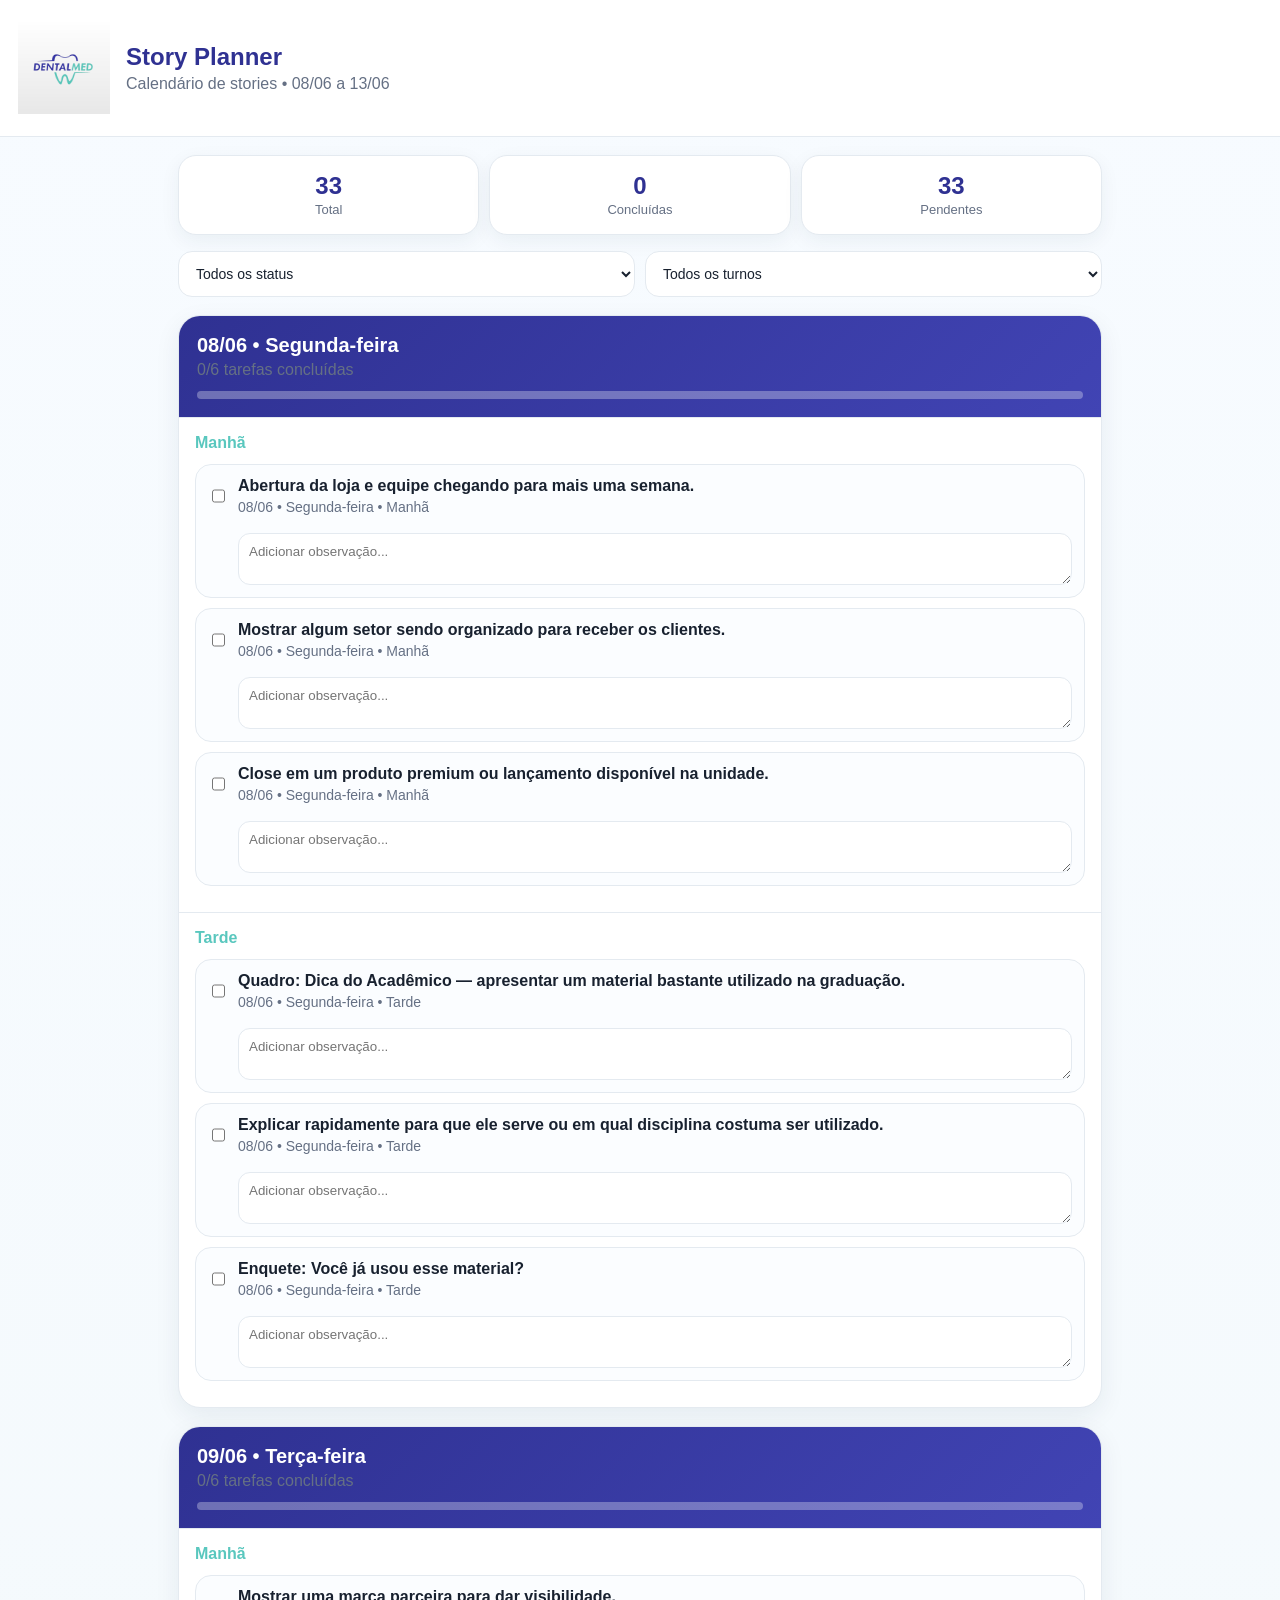
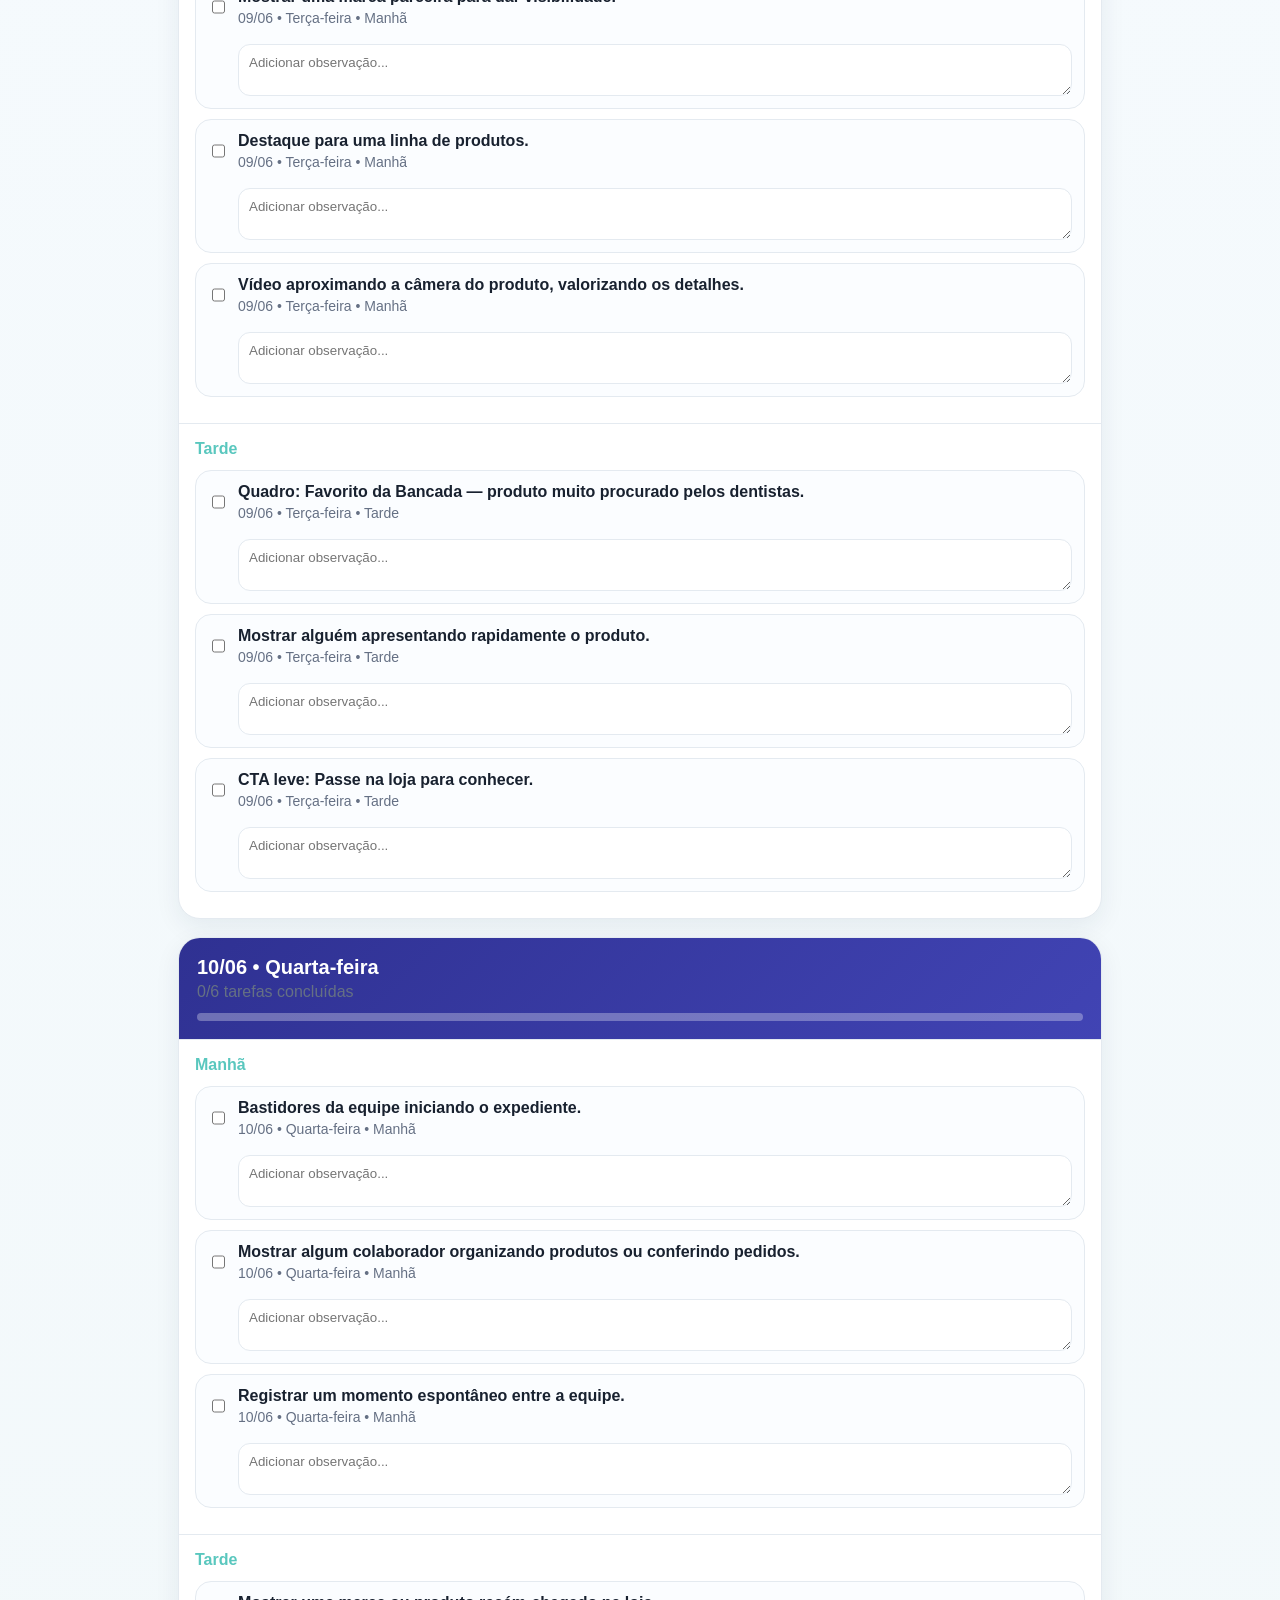
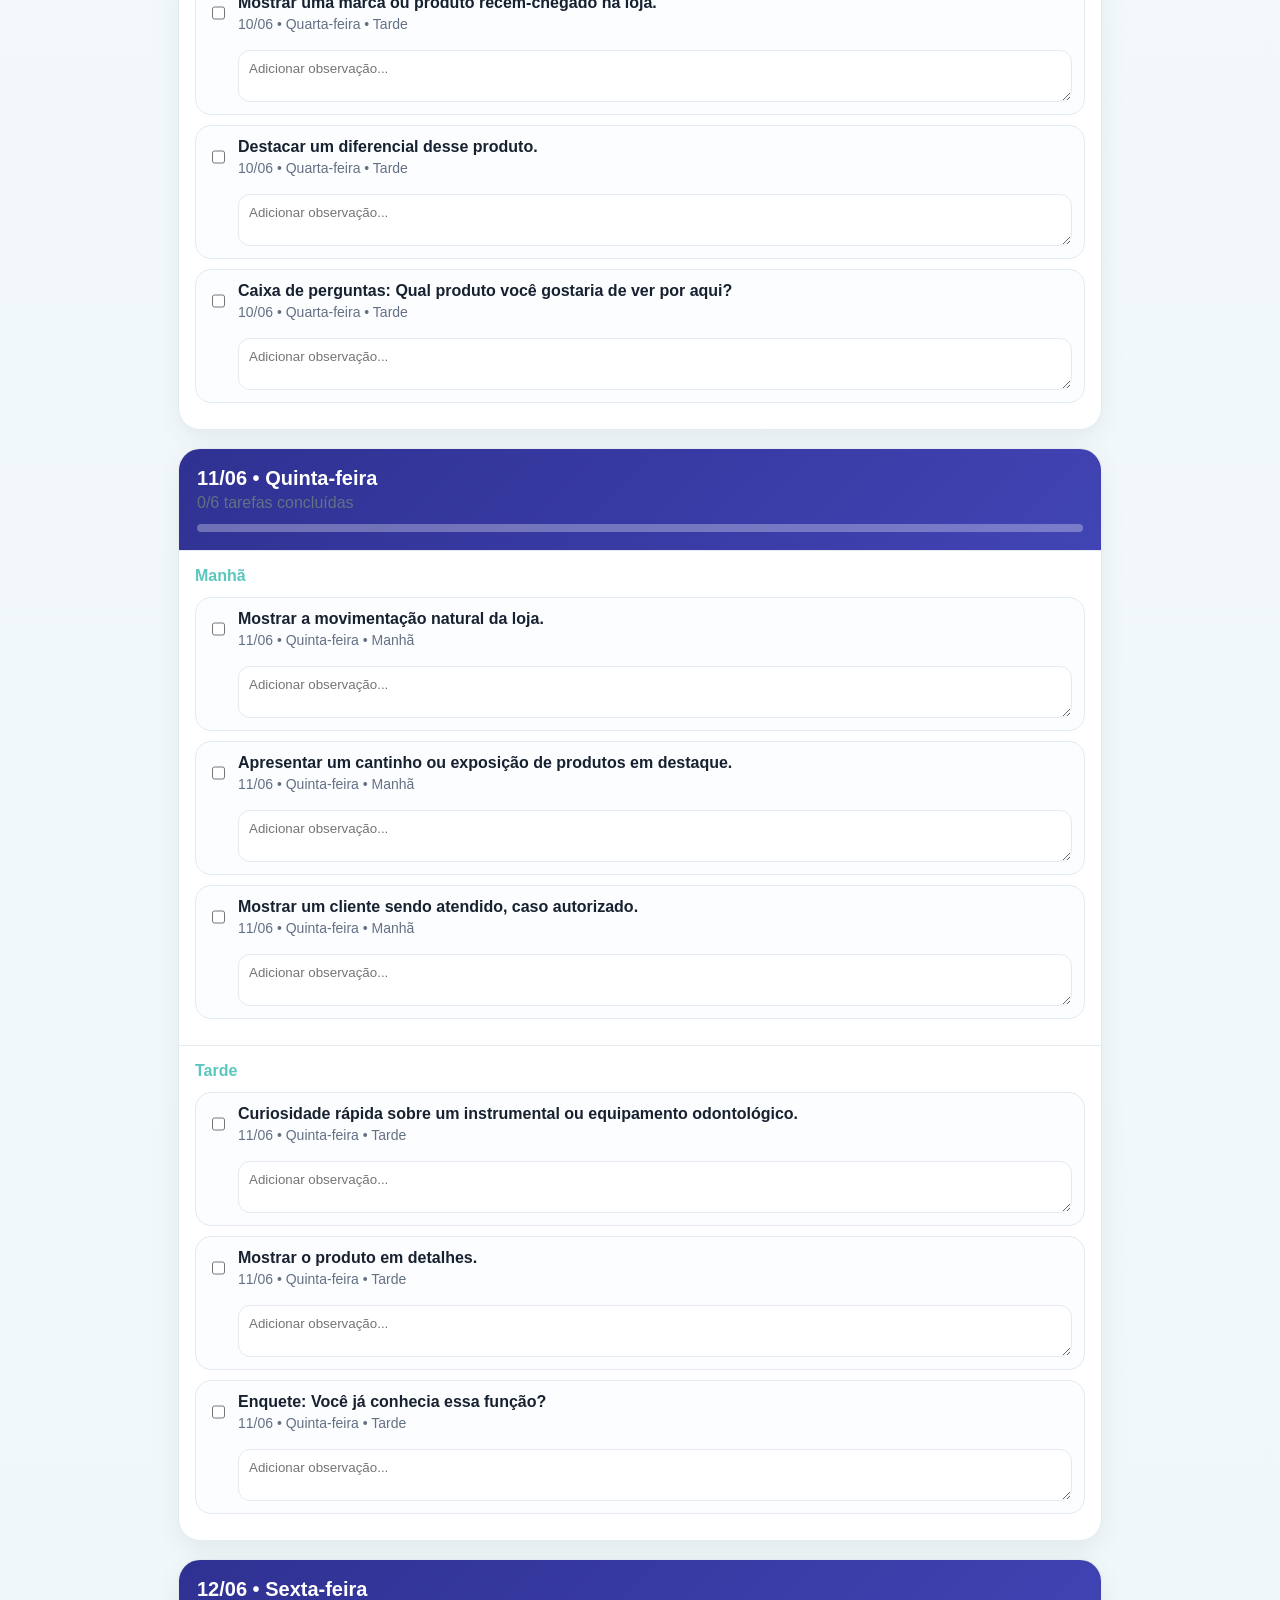
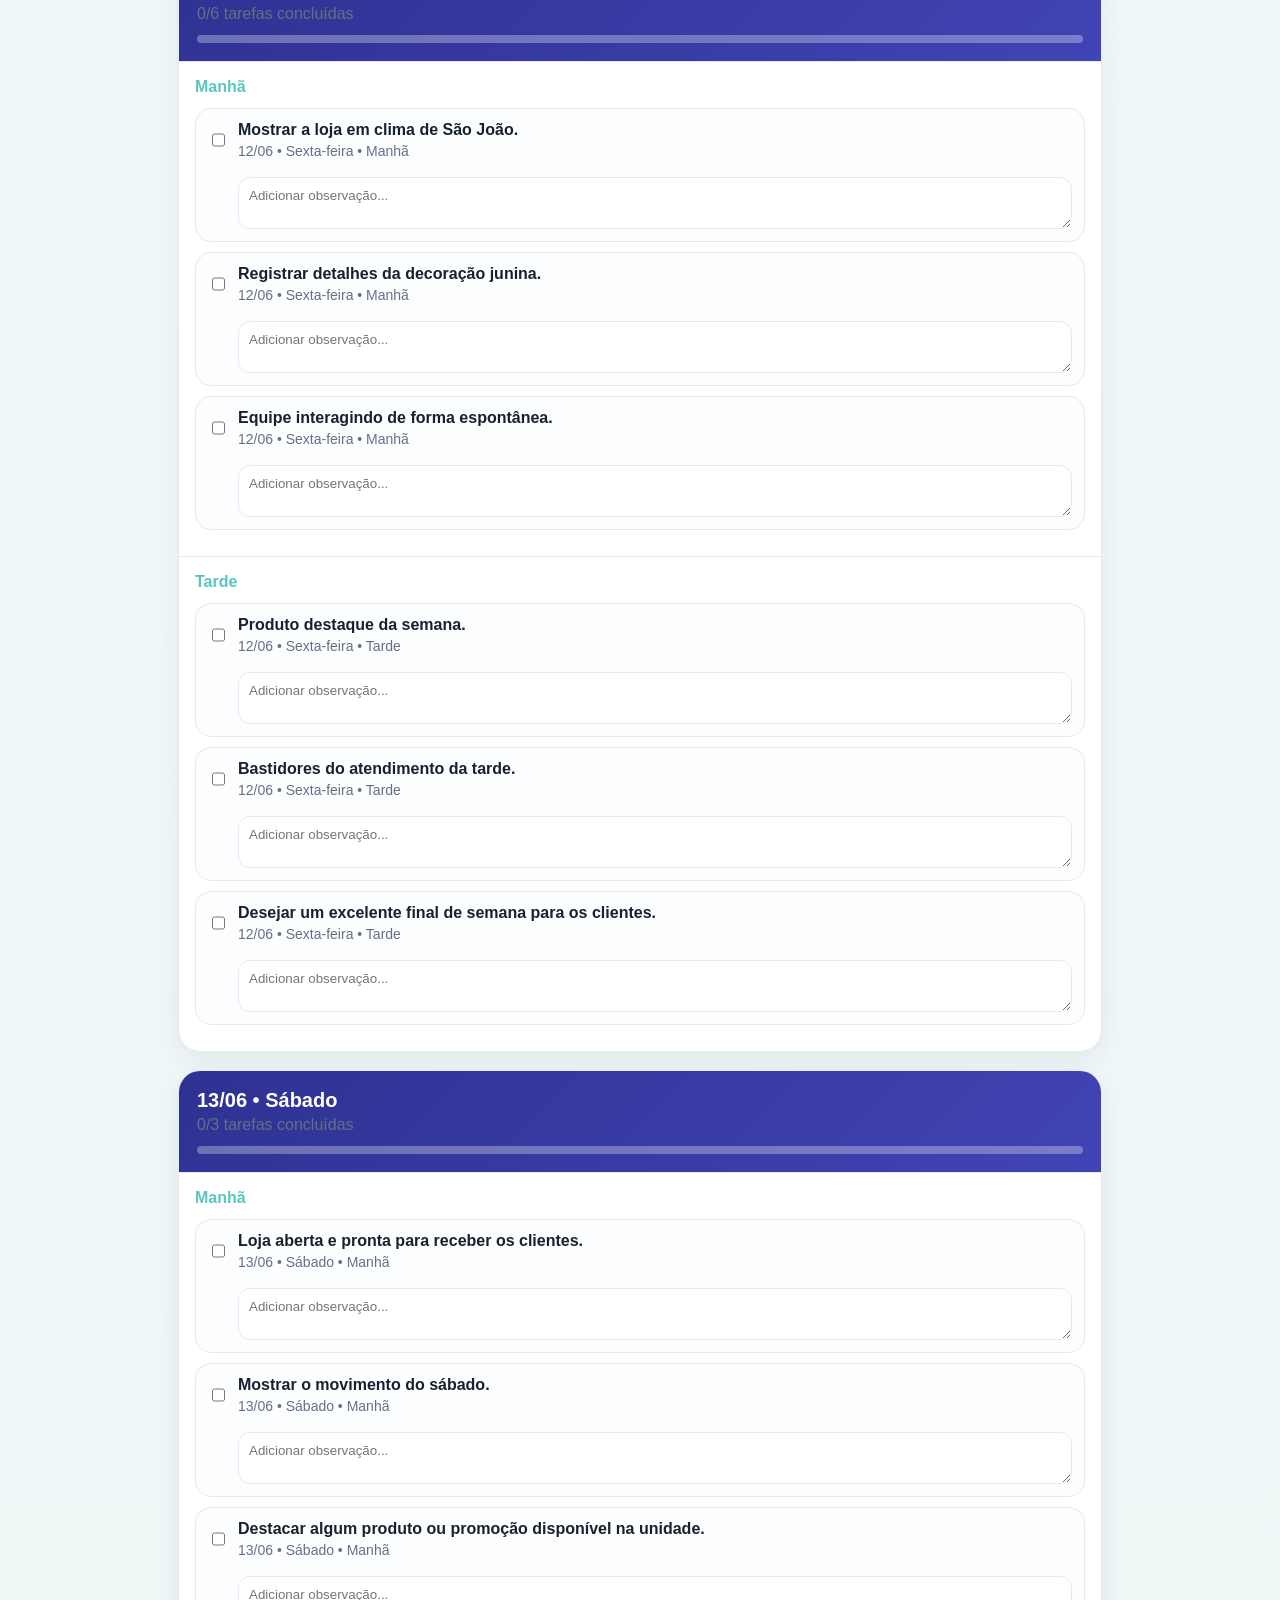
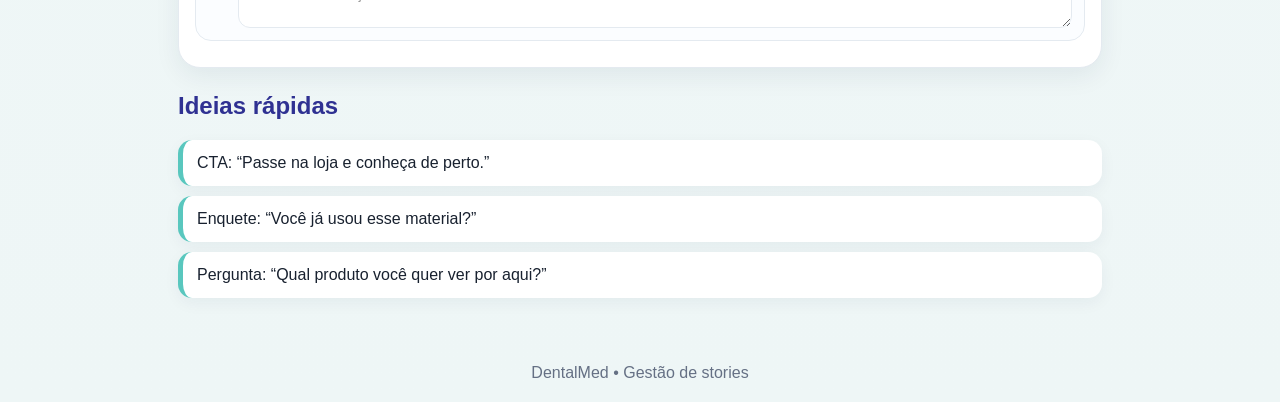
==== story-planner-dentalmed-hospedagem/dentalmed_app/index.html @ de7f1cc4 "Add files via upload" ====
<!DOCTYPE html>
<html lang="pt-BR">
<head>
  <meta charset="UTF-8" />
  <meta name="viewport" content="width=device-width, initial-scale=1.0" />
  <title>Story Planner DentalMed</title>
  <link rel="manifest" href="manifest.json" />
  <meta name="theme-color" content="#2f3192" />
  <link rel="stylesheet" href="style.css" />
</head>
<body>
  <header class="app-header">
    <img src="assets/logo.png" alt="DentalMed" class="logo" />
    <div>
      <h1>Story Planner</h1>
      <p>Calendário de stories • 08/06 a 13/06</p>
    </div>
  </header>

  <main>
    <section class="dashboard">
      <div class="stat"><strong id="totalTasks">0</strong><span>Total</span></div>
      <div class="stat"><strong id="doneTasks">0</strong><span>Concluídas</span></div>
      <div class="stat"><strong id="pendingTasks">0</strong><span>Pendentes</span></div>
    </section>

    <section class="filters">
      <select id="statusFilter">
        <option value="all">Todos os status</option>
        <option value="pending">Pendentes</option>
        <option value="done">Concluídas</option>
      </select>
      <select id="shiftFilter">
        <option value="all">Todos os turnos</option>
        <option value="Manhã">Manhã</option>
        <option value="Tarde">Tarde</option>
      </select>
    </section>

    <section id="calendar" class="calendar"></section>

    <section class="ideas">
      <h2>Ideias rápidas</h2>
      <div class="idea-card">CTA: “Passe na loja e conheça de perto.”</div>
      <div class="idea-card">Enquete: “Você já usou esse material?”</div>
      <div class="idea-card">Pergunta: “Qual produto você quer ver por aqui?”</div>
    </section>
  </main>

  <footer>
    <p>DentalMed • Gestão de stories</p>
  </footer>

  <script src="app.js"></script>
</body>
</html>
---- story-planner-dentalmed-hospedagem/dentalmed_app/style.css ----
:root{
  --blue:#2f3192;
  --green:#59c7be;
  --light:#f5f8fb;
  --text:#18212f;
  --muted:#657084;
  --card:#ffffff;
  --border:#e4eaf0;
}
*{box-sizing:border-box}
body{margin:0;font-family:Arial, Helvetica, sans-serif;background:linear-gradient(180deg,#f7fbff,#eef6f6);color:var(--text)}
.app-header{padding:22px 18px;display:flex;gap:16px;align-items:center;background:#fff;border-bottom:1px solid var(--border);position:sticky;top:0;z-index:5}
.logo{width:92px;height:auto;object-fit:contain}
h1{margin:0;color:var(--blue);font-size:24px}p{margin:4px 0 0;color:var(--muted)}
main{padding:18px;max-width:960px;margin:auto}.dashboard{display:grid;grid-template-columns:repeat(3,1fr);gap:10px;margin-bottom:16px}.stat{background:var(--card);border:1px solid var(--border);border-radius:18px;padding:16px;text-align:center;box-shadow:0 6px 20px rgba(20,43,72,.06)}.stat strong{display:block;font-size:24px;color:var(--blue)}.stat span{font-size:13px;color:var(--muted)}
.filters{display:grid;grid-template-columns:1fr 1fr;gap:10px;margin-bottom:18px}select{border:1px solid var(--border);border-radius:14px;padding:13px;background:#fff;color:var(--text);font-size:14px}.day-card{background:#fff;border:1px solid var(--border);border-radius:22px;margin-bottom:18px;overflow:hidden;box-shadow:0 8px 26px rgba(20,43,72,.07)}.day-head{padding:18px;background:linear-gradient(135deg,var(--blue),#4144b4);color:#fff}.day-head h2{margin:0;font-size:20px}.progress{height:8px;background:rgba(255,255,255,.3);border-radius:99px;margin-top:12px;overflow:hidden}.progress span{display:block;height:100%;background:var(--green);width:0%}.shift{padding:16px;border-top:1px solid var(--border)}.shift h3{margin:0 0 12px;color:var(--green);font-size:16px}.task{display:grid;grid-template-columns:auto 1fr;gap:10px;padding:12px;border:1px solid var(--border);border-radius:16px;margin-bottom:10px;background:#fbfdff}.task.done{opacity:.65}.task.done .task-title{text-decoration:line-through}.task-title{font-weight:700}.task-desc{font-size:14px;color:var(--muted);margin-top:4px}.note{grid-column:2;margin-top:8px;width:100%;min-height:42px;border:1px solid var(--border);border-radius:12px;padding:10px;resize:vertical;font-family:inherit}.ideas{margin:24px 0}.ideas h2{color:var(--blue)}.idea-card{background:#fff;border-left:5px solid var(--green);padding:14px;border-radius:14px;margin-bottom:10px;box-shadow:0 5px 16px rgba(20,43,72,.05)}footer{text-align:center;padding:20px;color:var(--muted)}
@media(max-width:640px){.app-header{align-items:flex-start}.logo{width:82px}.dashboard{grid-template-columns:1fr 1fr 1fr}.filters{grid-template-columns:1fr}h1{font-size:22px}main{padding:14px}.stat{padding:12px}.stat strong{font-size:21px}}
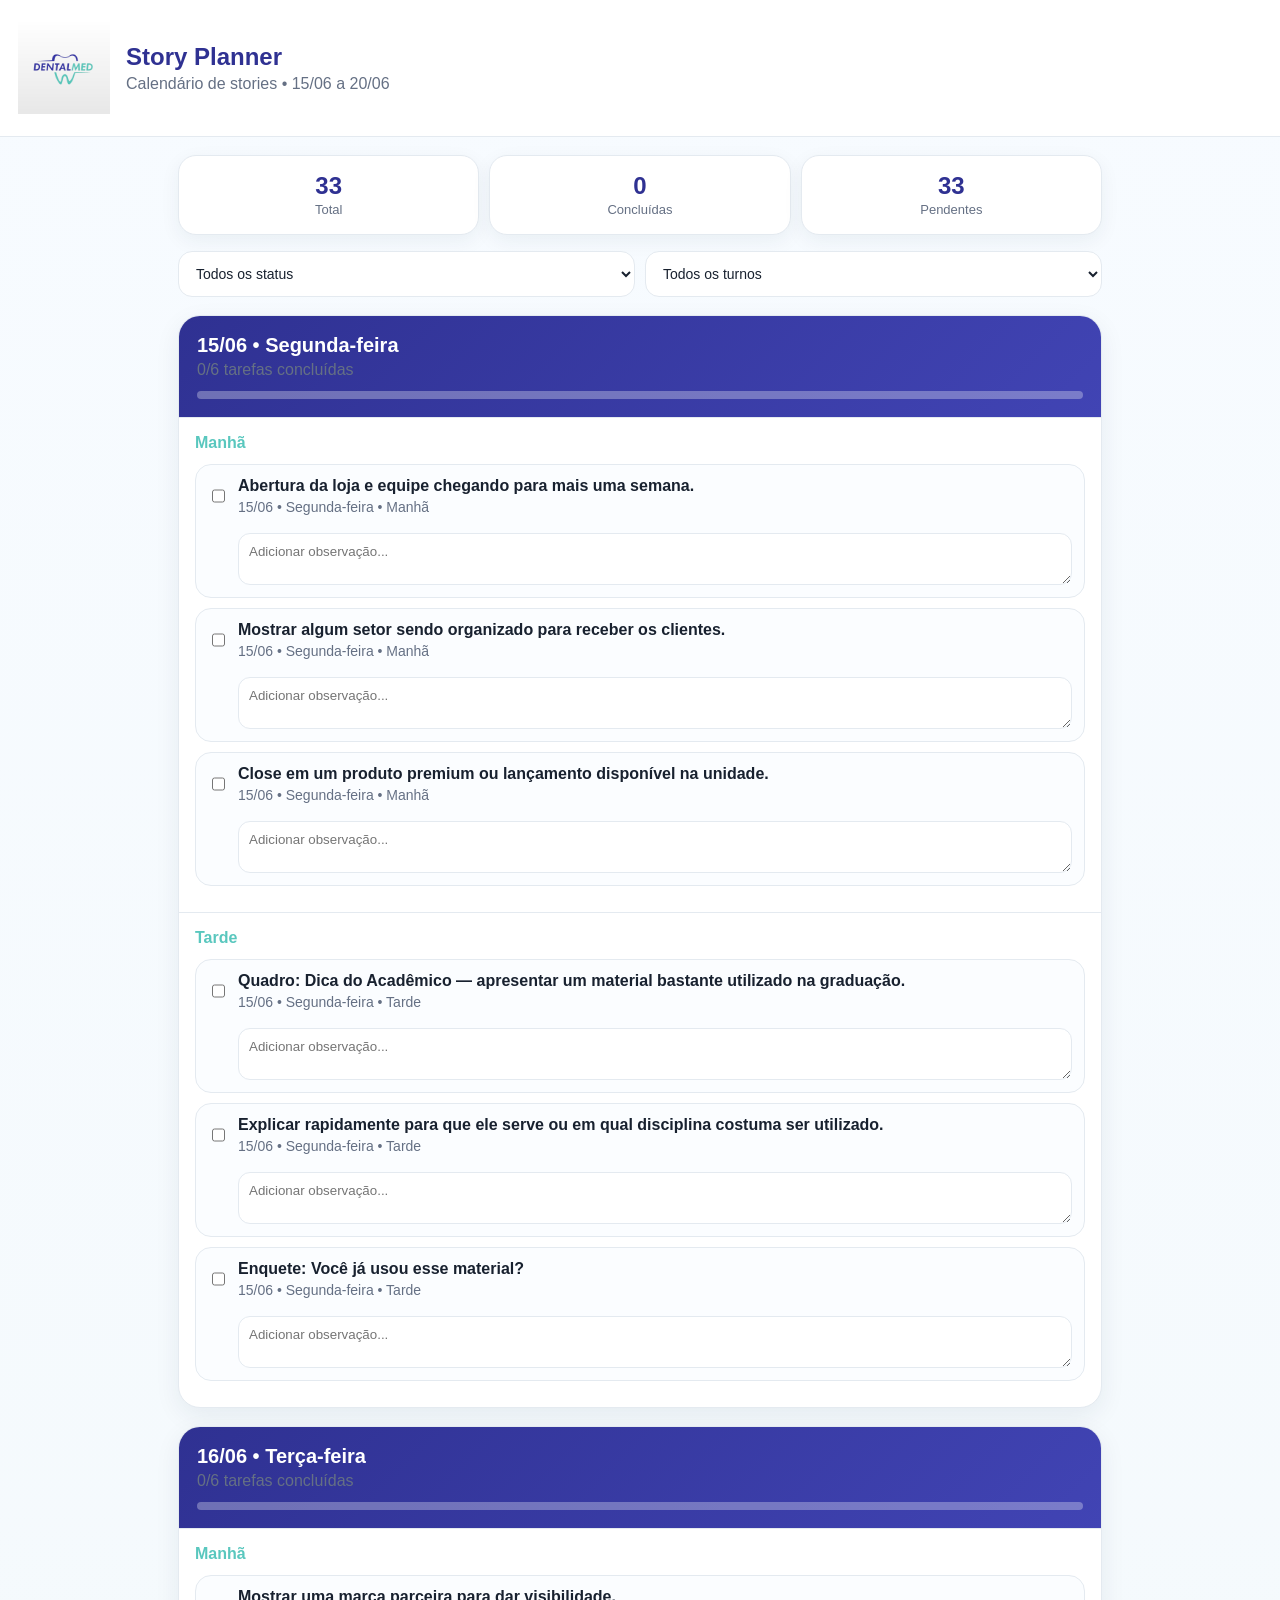
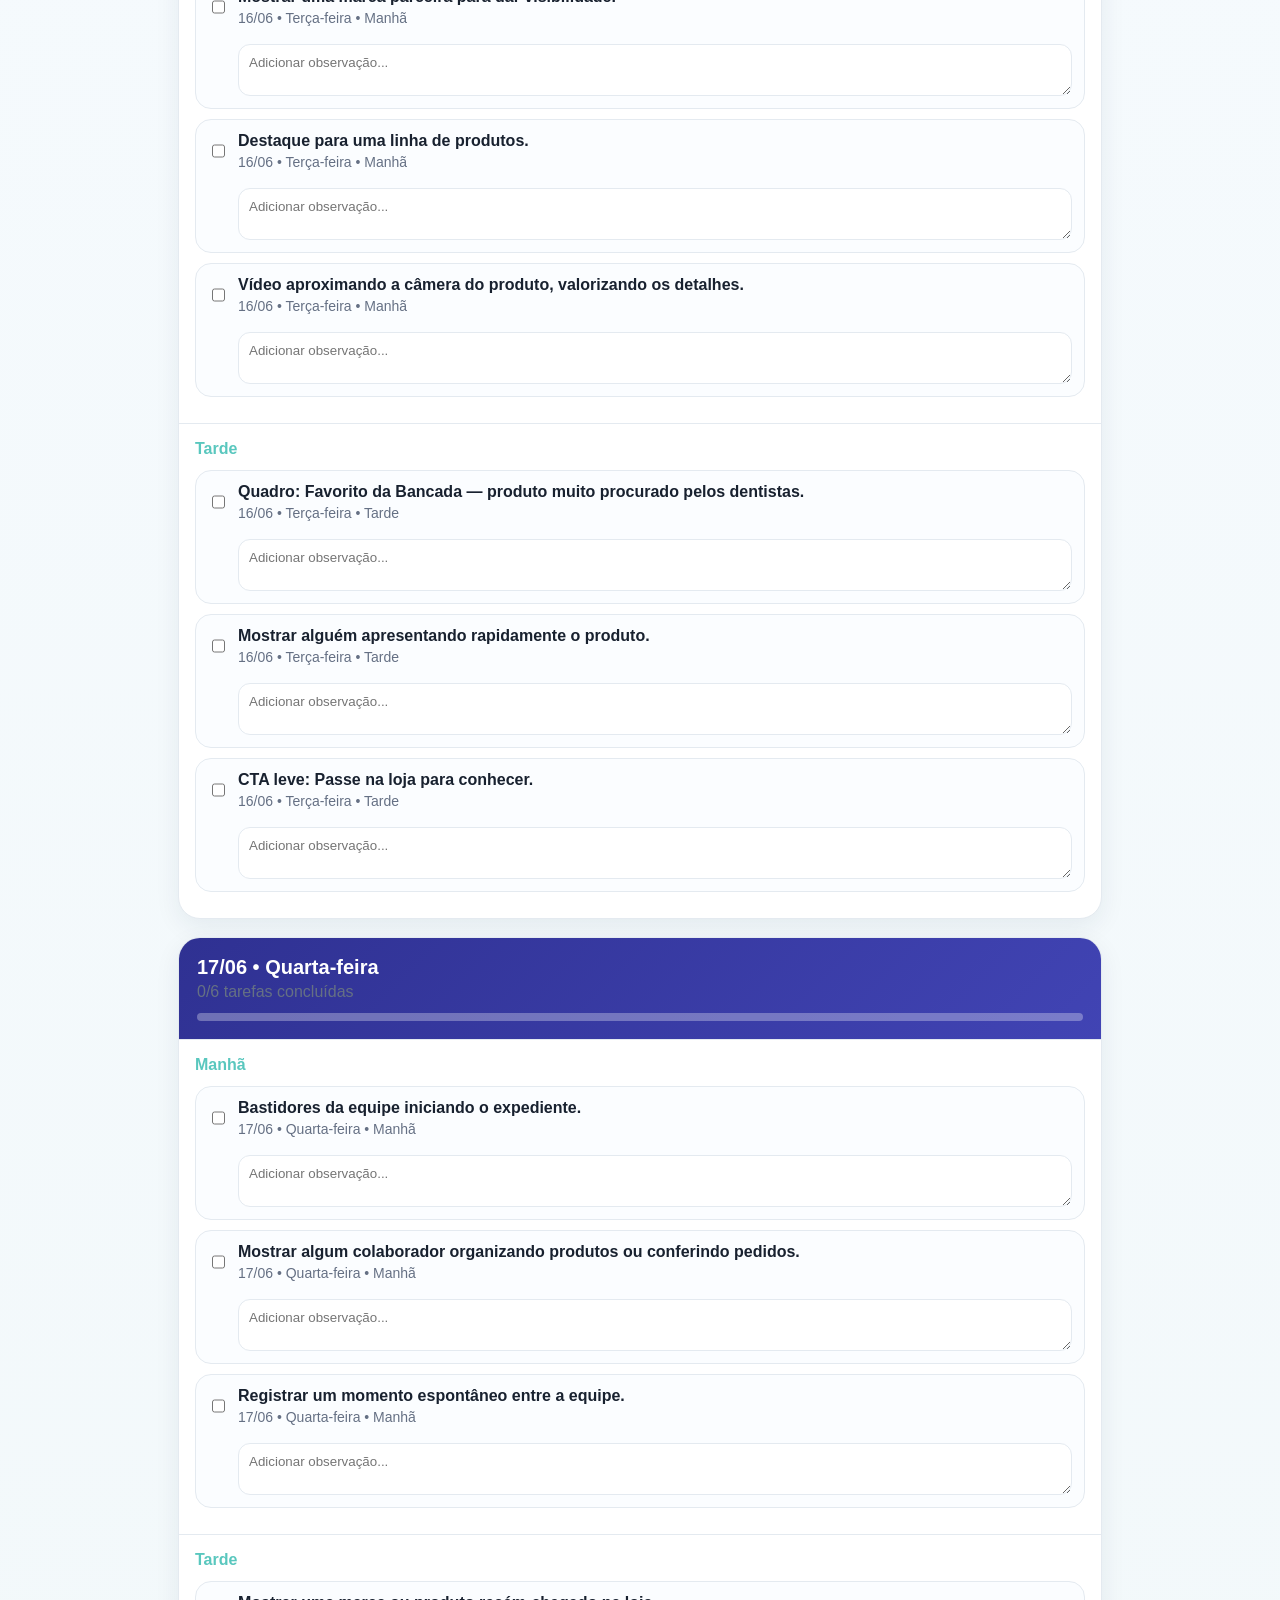
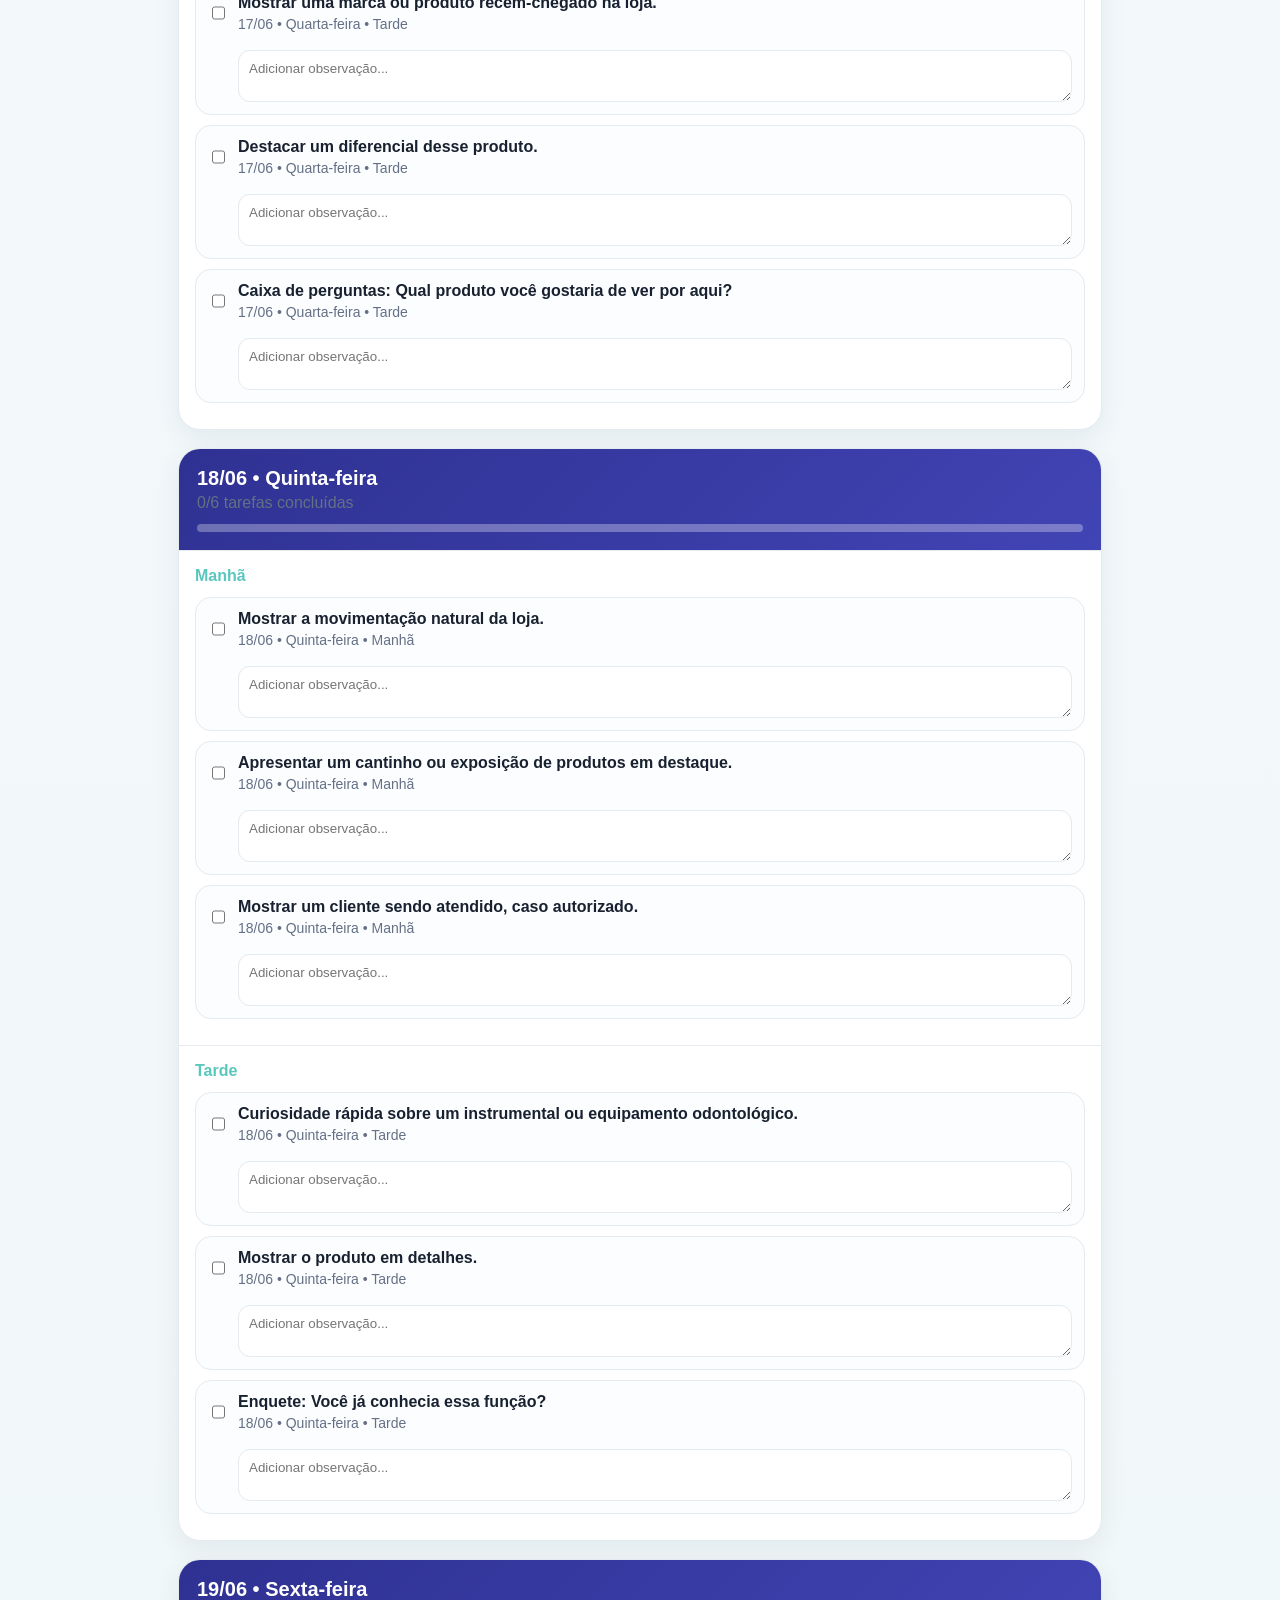
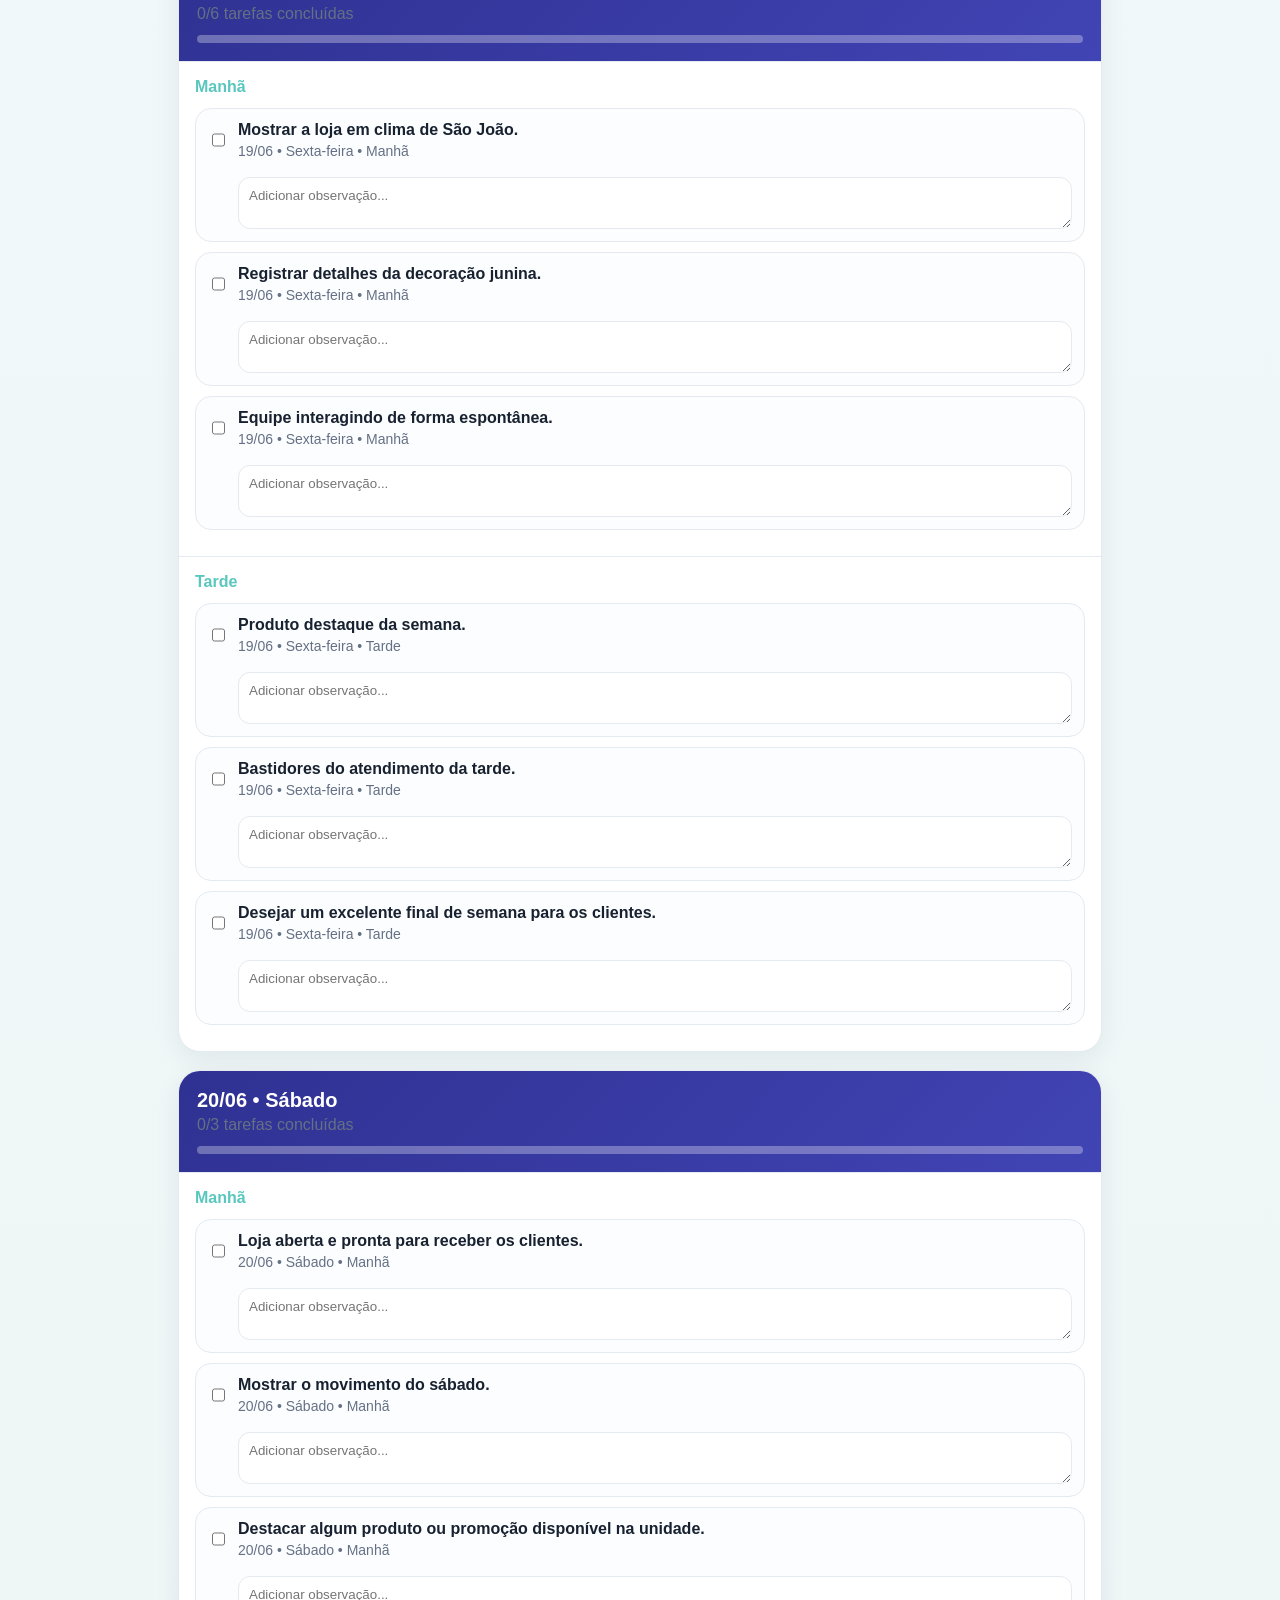
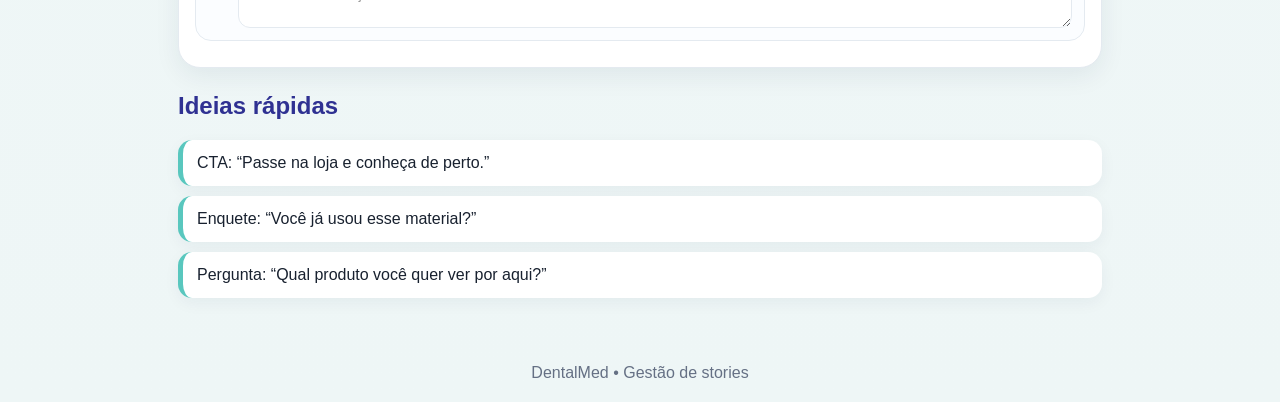
==== commit 53d2e7bc: "index.html" ====
--- a/story-planner-dentalmed-hospedagem/dentalmed_app/index.html
+++ b/story-planner-dentalmed-hospedagem/dentalmed_app/index.html
@@ -13,7 +13,7 @@
     <img src="assets/logo.png" alt="DentalMed" class="logo" />
     <div>
       <h1>Story Planner</h1>
-      <p>Calendário de stories • 08/06 a 13/06</p>
+      <p>Calendário de stories • 15/06 a 20/06</p>
     </div>
   </header>
 
